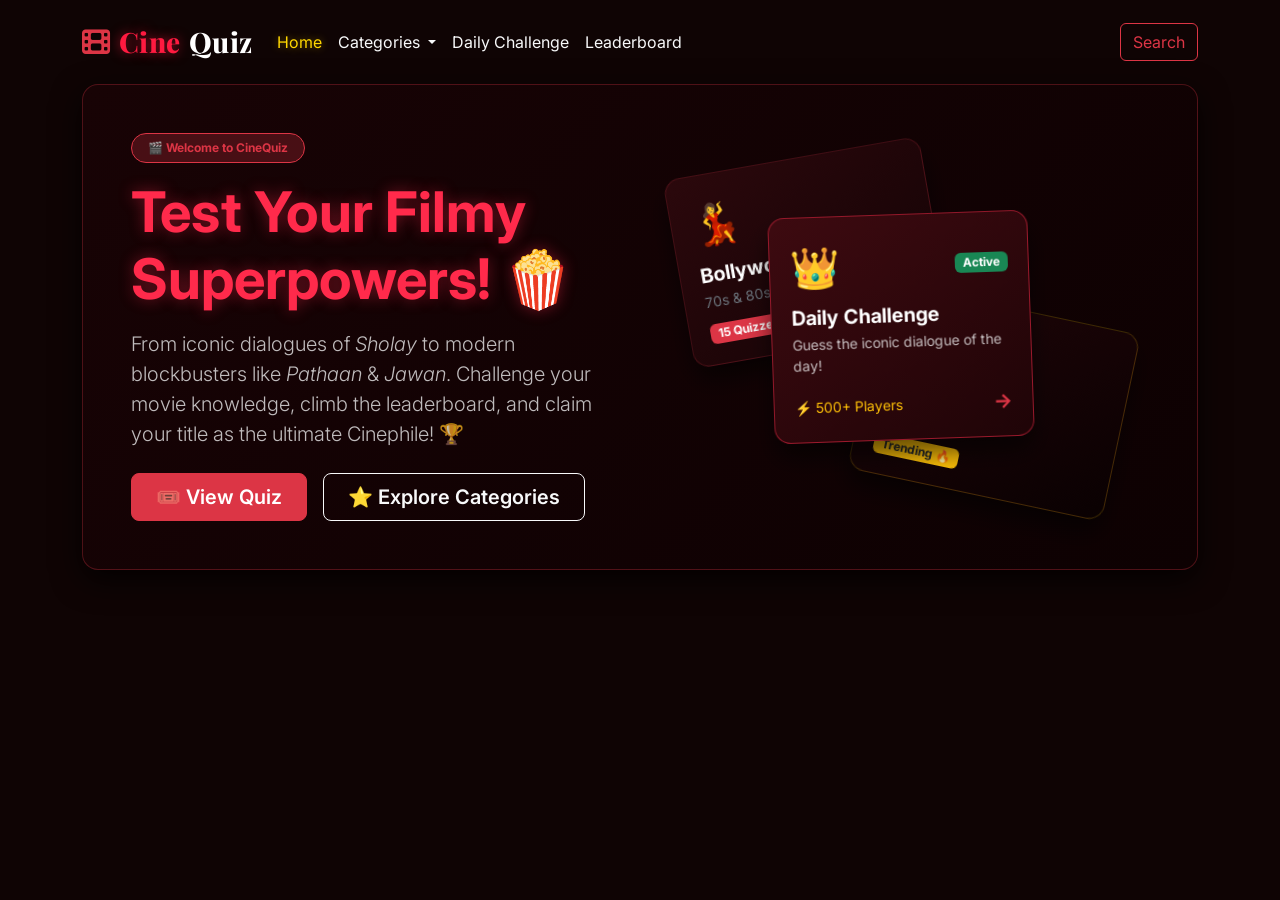
==== index.html @ 08b8d217 "Add files via upload" ====
<!DOCTYPE html>
<html lang="en">

<head>
    <meta charset="UTF-8">
    <meta name="viewport" content="width=device-width, initial-scale=1.0">
    <title>CineQuiz - Ultimate Cinema Trivia</title>
    <!-- Bootstrap 5 CSS -->
    <link href="https://cdn.jsdelivr.net/npm/bootstrap@5.3.2/dist/css/bootstrap.min.css" rel="stylesheet">
    <!-- FontAwesome Icons -->
    <link rel="stylesheet" href="https://cdnjs.cloudflare.com/ajax/libs/font-awesome/6.4.2/css/all.min.css">
    <!-- Google Fonts -->
    <link rel="preconnect" href="https://fonts.googleapis.com">
    <link rel="preconnect" href="https://fonts.gstatic.com" crossorigin>
    <link
        href="https://fonts.googleapis.com/css2?family=Inter:wght@300;400;500;600;700;800&family=Playfair+Display:ital,wght@0,600;0,800;1,600&display=swap"
        rel="stylesheet">
    <!-- coustom css  -->
    <link rel="stylesheet" href="./css/style.css">
</head>

<body>
    <header>
        <nav class="navbar navbar-expand-lg navbar-dark sticky-top navbar-blur py-3">
            <div class="container">
                <a class="navbar-brand d-flex align-items-center gap-2" href="#">
                    <i class="fa-solid fa-film text-danger"></i>
                    <span>Cine</span>Quiz
                </a>
                <button class="navbar-toggler border-0" type="button" data-bs-toggle="collapse"
                    data-bs-target="#navbarContent">
                    <span class="navbar-toggler-icon"></span>
                </button>

                <div class="collapse navbar-collapse" id="navbarSupportedContent">
                    <ul class="navbar-nav me-auto mb-2 mb-lg-0">
                        <li class="nav-item">
                            <a class="nav-link active" aria-current="page" href="#">Home</a>
                        </li>
                        <li class="nav-item dropdown">
                            <a class="nav-link dropdown-toggle" href="#" role="button" data-bs-toggle="dropdown"
                                aria-expanded="false">
                                Categories
                            </a>
                            <ul class="dropdown-menu dropdown-menu-dark bg-dark border-danger">
                                <li><a class="dropdown-item" href="#categories"><i
                                            class="fa-solid fa-masks-theater me-2 text-warning"></i>Bollywood
                                        Classics</a>
                                </li>
                                <li><a class="dropdown-item" href="#categories"><i
                                            class="fa-solid fa-compact-disc me-2 text-danger"></i>90s Nostalgia</a></li>
                                <li><a class="dropdown-item" href="#categories"><i
                                            class="fa-solid fa-fire me-2 text-warning"></i>Blockbusters & Action</a>
                                </li>
                                <li><a class="dropdown-item" href="#categories"><i
                                            class="fa-solid fa-user-ninja me-2 text-info"></i>Actors & Actresses</a>
                                </li>
                                <li><a class="dropdown-item" href="#categories"><i
                                            class="fa-solid fa-music me-2 text-success"></i>Music & Lyrics</a></li>
                            </ul>
                        </li>
                        <li class="nav-item">
                            <a class="nav-link" href="#quiz-widget">Daily Challenge</a>
                        </li>
                        <li class="nav-item">
                            <a class="nav-link" href="#leaderboard">Leaderboard</a>
                        </li>
                    </ul>
                    <form class="d-flex" role="search">
                        <button class="btn btn-outline-danger" type="submit">Search</button>
                    </form>
                </div>
            </div>
        </nav>
    </header>
    <main>
        <section class="hero-section">
            <div class="container">
                <!-- Main Hero Card Container -->
                <div class="hero-main-card rounded-4 p-4 p-lg-5">
                    <div class="row align-items-center">

                        <!-- Left Side Text Section -->
                        <div class="col-lg-6 mb-5 mb-lg-0">
                            <span
                                class="badge bg-danger bg-opacity-25 text-danger border border-danger px-3 py-2 rounded-pill mb-3">
                                🎬 Welcome to CineQuiz
                            </span>
                            <h1 class="display-4 fw-bold glow-title mb-3">
                                Test Your Filmy Superpowers! 🍿
                            </h1>
                            <p class="lead text-light opacity-75 mb-4">
                                From iconic dialogues of <em>Sholay</em> to modern blockbusters like <em>Pathaan</em> &
                                <em>Jawan</em>. Challenge your movie knowledge, climb the leaderboard, and claim your
                                title as the ultimate Cinephile! 🏆
                            </p>
                            <div class="d-flex gap-3">
                                <button class="btn btn-danger btn-lg px-4 rounded-3 fw-semibold">
                                    🎟️ View Quiz
                                </button>
                                <button class="btn btn-outline-light btn-lg px-4 rounded-3 fw-semibold">
                                    ⭐ Explore Categories
                                </button>
                            </div>
                        </div>

                        <!-- Right Side Absolute Overlapping Cards Section -->
                        <div class="col-lg-6">
                            <div class="cards-stack-wrapper">

                                <!-- Card 1 (Back Left) -->
                                <div class="stacked-card card-back-left">
                                    <div class="fs-1 mb-2">💃</div>
                                    <h5 class="fw-bold text-white mb-1">Bollywood Retro</h5>
                                    <p class="small text-secondary mb-2">70s & 80s Classics</p>
                                    <span class="badge bg-danger text-white">15 Quizzes</span>
                                </div>

                                <!-- Card 2 (Back Right) -->
                                <div class="stacked-card card-back-right">
                                    <div class="fs-1 mb-2">🍿</div>
                                    <h5 class="fw-bold text-white mb-1">Blockbusters</h5>
                                    <p class="small text-secondary mb-2">100 Crore Club</p>
                                    <span class="badge bg-warning text-dark">Trending 🔥</span>
                                </div>

                                <!-- Card 3 (Center Main) -->
                                <div class="stacked-card card-center">
                                    <div class="d-flex justify-content-between align-items-center mb-2">
                                        <span class="fs-1">👑</span>
                                        <span class="badge bg-success">Active</span>
                                    </div>
                                    <h5 class="fw-bold text-white mb-1">Daily Challenge</h5>
                                    <p class="small text-light opacity-75 mb-3">Guess the iconic dialogue of the day!
                                    </p>
                                    <div class="d-flex justify-content-between align-items-center">
                                        <small class="text-warning">⚡ 500+ Players</small>
                                        <span class="text-danger fw-bold fs-5">→</span>
                                    </div>
                                </div>

                            </div>
                        </div>

                    </div>
                </div>
            </div>
        </section>
        <section class="catogary" id="catogary-card">
            
        </section>
    </main>
    <!-- coustom javascript  -->
    <script src="./js/data.js"></script>
    <script src="./js/quiz.js"></script>
    <script src="https://cdn.jsdelivr.net/npm/bootstrap@5.3.8/dist/js/bootstrap.bundle.min.js"></script>
</body>

</html>
---- css/style.css ----
:root {
    --bg-dark: #0f0404;
    --bg-card: #180909;
    --bg-card-hover: #260e0e;
    --crimson-primary: #b51d1d;
    --crimson-glow: #ff1a40;
    --gold-accent: #ffd700;
    --gold-subtle: #d4af37;
    --text-main: #f8f9fa;
    --text-muted: #b0a0a0;
    --border-glow: rgba(255, 26, 64, 0.25);
    --font-heading: 'Playfair Display', serif;
    --font-body: 'Inter', sans-serif;
}

body {
    background-color: var(--bg-dark);
    color: var(--text-main);
    font-family: var(--font-body);
    overflow-x: hidden;
    scroll-behavior: smooth;
}

.navbar-brand {
    font-family: var(--font-heading);
    font-weight: 800;
    font-size: 1.75rem;
    color: #fff;
    letter-spacing: 0.5px;
}

.navbar-brand span {
    color: var(--crimson-glow);
    text-shadow: 0 0 12px rgba(255, 26, 64, 0.6);
}

.navbar-nav .nav-link.active {
    color: var(--gold-accent);
    text-shadow: 0 0 8px rgba(255, 215, 0, 0.4);
}

.nav-link {
    color: var(--text-main);
}

.nav-link:hover {
    color: var(--gold-accent)
}

.nav-link.dropdown-toggle.show {
    color: var(--gold-accent);
}

.card-title {
    font-size: 3.5rem;
    font-weight: 800;
    color: var(--text-muted);
    text-shadow: 0 10px 30px rgba(0, 0, 0, 0.8);
}

.fram {
    width: 100px;
}

.hero-main-card {
    background: linear-gradient(135deg, #180305 0%, #0d0102 100%);
    border: 1px solid rgba(220, 53, 69, 0.3);
    box-shadow: 0 10px 30px rgba(0, 0, 0, 0.8);
}

.cards-stack-wrapper {
    position: relative;
    height: 380px;
    width: 100%;
    display: flex;
    align-items: center;
    justify-content: center;
}

.stacked-card {
    position: absolute;
    width: 260px;
    border-radius: 16px;
    padding: 20px;
    background: rgba(25, 6, 8, 0.85);
    backdrop-filter: blur(12px);
    border: 1px solid rgba(255, 255, 255, 0.1);
    box-shadow: 0 15px 25px rgba(0, 0, 0, 0.6);
    transition: all 0.4s ease;
}

.stacked-card:hover {
    transform: translateY(-10px) scale(1.05);
    z-index: 10;
    border-color: #ff2a4b;
    box-shadow: 0 20px 35px rgba(220, 53, 69, 0.4);
}

.card-back-left {
    top: 20px;
    left: 5%;
    transform: rotate(-10deg);
    z-index: 1;
    background: linear-gradient(145deg, #2b080c, #140305);
    border-color: rgba(220, 53, 69, 0.2);
}

.card-back-right {
    bottom: 20px;
    right: 5%;
    transform: rotate(12deg);
    z-index: 2;
    background: linear-gradient(145deg, #1f0508, #0a0102);
    border-color: rgba(255, 193, 7, 0.2);
}

.card-center {
    top: 50%;
    left: 50%;
    transform: translate(-50%, -50%) rotate(-2deg);
    z-index: 3;
    background: linear-gradient(145deg, #3d0a10, #1f0407);
    border: 1px solid rgba(255, 42, 75, 0.5);
}

.glow-title {
    color: #ff2a4b;
    text-shadow: 0 0 15px rgba(255, 42, 75, 0.4);
}
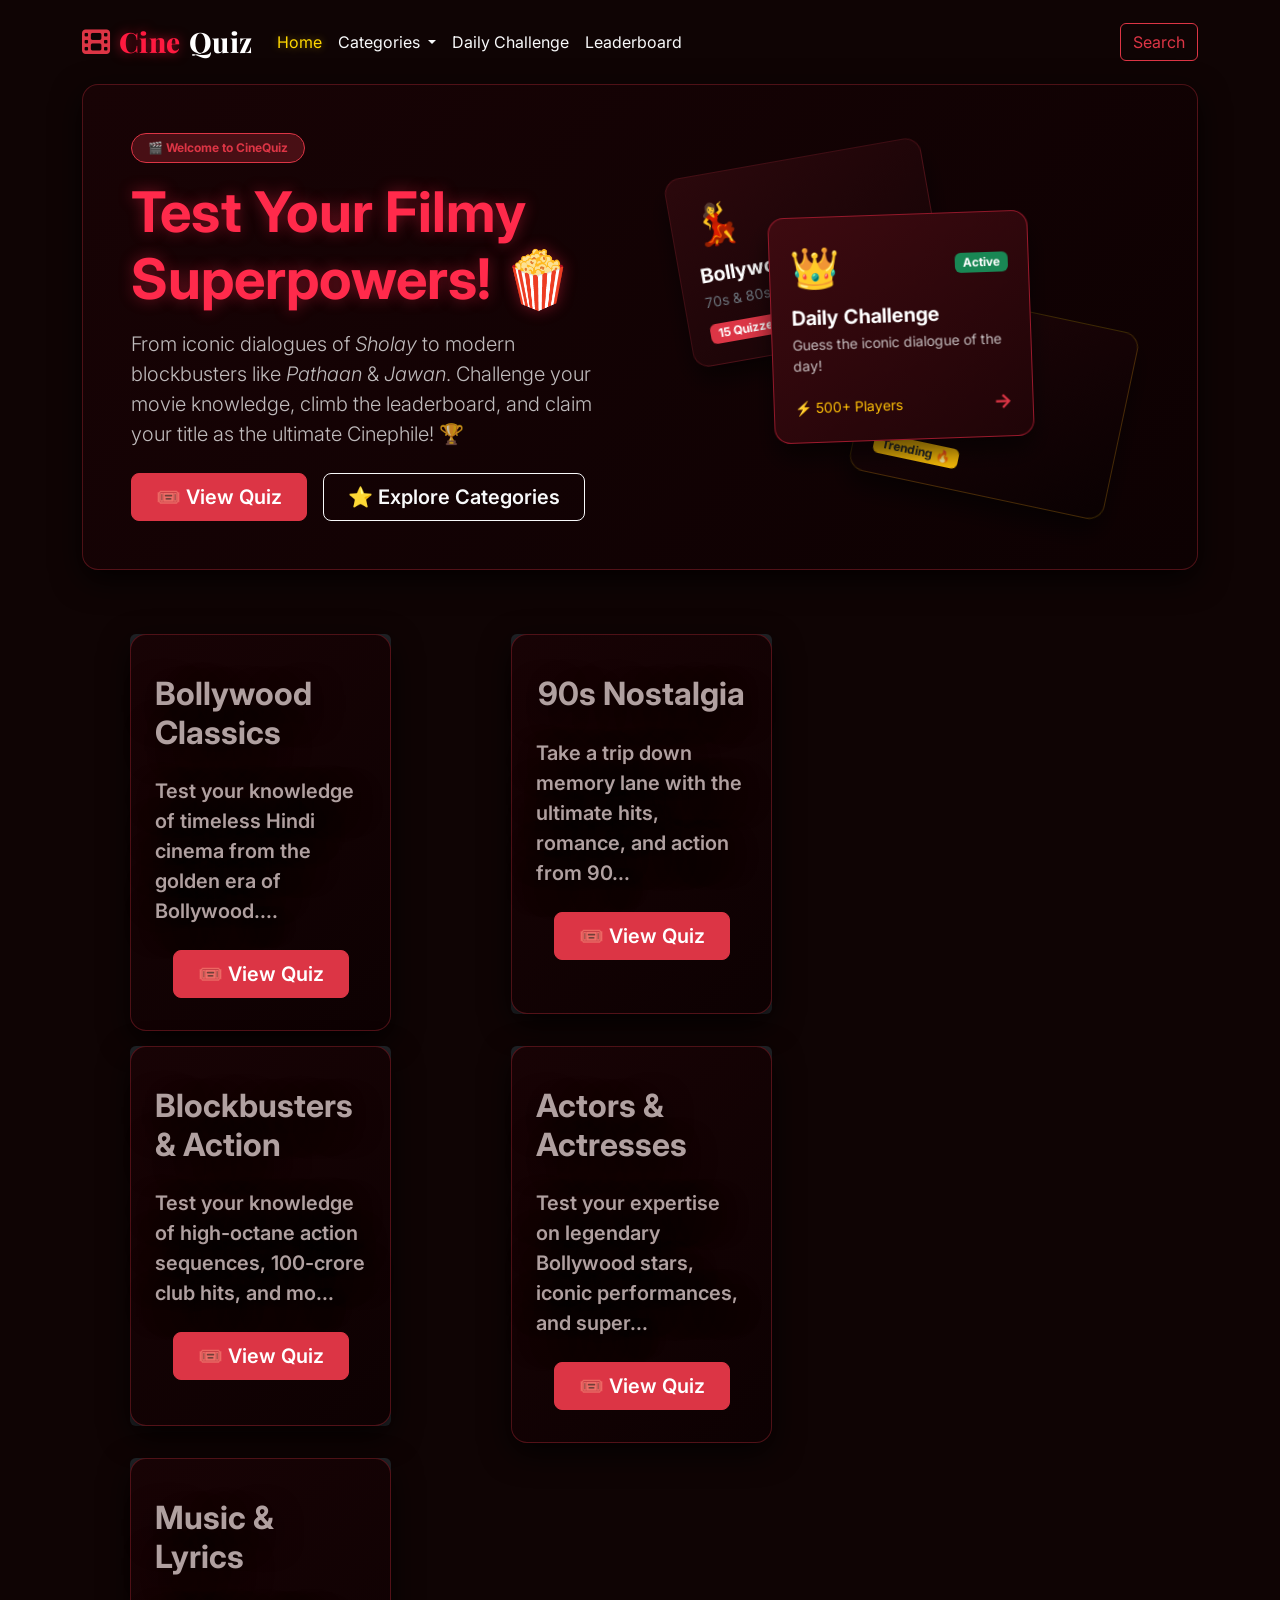
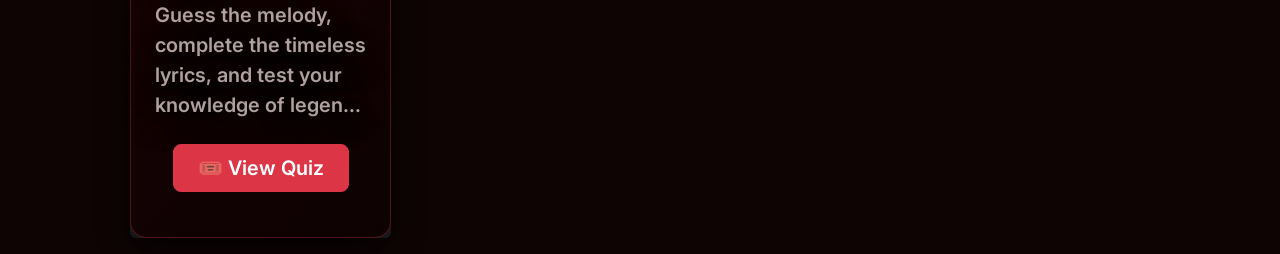
==== commit e301db2b: "Add files via upload" ====
--- a/index.html
+++ b/index.html
@@ -5,17 +5,11 @@
     <meta charset="UTF-8">
     <meta name="viewport" content="width=device-width, initial-scale=1.0">
     <title>CineQuiz - Ultimate Cinema Trivia</title>
-    <!-- Bootstrap 5 CSS -->
     <link href="https://cdn.jsdelivr.net/npm/bootstrap@5.3.2/dist/css/bootstrap.min.css" rel="stylesheet">
-    <!-- FontAwesome Icons -->
     <link rel="stylesheet" href="https://cdnjs.cloudflare.com/ajax/libs/font-awesome/6.4.2/css/all.min.css">
-    <!-- Google Fonts -->
     <link rel="preconnect" href="https://fonts.googleapis.com">
     <link rel="preconnect" href="https://fonts.gstatic.com" crossorigin>
-    <link
-        href="https://fonts.googleapis.com/css2?family=Inter:wght@300;400;500;600;700;800&family=Playfair+Display:ital,wght@0,600;0,800;1,600&display=swap"
-        rel="stylesheet">
-    <!-- coustom css  -->
+    <link href="https://fonts.googleapis.com/css2?family=Inter:wght@300;400;500;600;700;800&family=Playfair+Display:ital,wght@0,600;0,800;1,600&display=swap" rel="stylesheet">
     <link rel="stylesheet" href="./css/style.css">
 </head>
 
@@ -27,8 +21,7 @@
                     <i class="fa-solid fa-film text-danger"></i>
                     <span>Cine</span>Quiz
                 </a>
-                <button class="navbar-toggler border-0" type="button" data-bs-toggle="collapse"
-                    data-bs-target="#navbarContent">
+                <button class="navbar-toggler border-0" type="button" data-bs-toggle="collapse" data-bs-target="#navbarSupportedContent">
                     <span class="navbar-toggler-icon"></span>
                 </button>
 
@@ -38,25 +31,15 @@
                             <a class="nav-link active" aria-current="page" href="#">Home</a>
                         </li>
                         <li class="nav-item dropdown">
-                            <a class="nav-link dropdown-toggle" href="#" role="button" data-bs-toggle="dropdown"
-                                aria-expanded="false">
+                            <a class="nav-link dropdown-toggle" href="#" role="button" data-bs-toggle="dropdown" aria-expanded="false">
                                 Categories
                             </a>
                             <ul class="dropdown-menu dropdown-menu-dark bg-dark border-danger">
-                                <li><a class="dropdown-item" href="#categories"><i
-                                            class="fa-solid fa-masks-theater me-2 text-warning"></i>Bollywood
-                                        Classics</a>
-                                </li>
-                                <li><a class="dropdown-item" href="#categories"><i
-                                            class="fa-solid fa-compact-disc me-2 text-danger"></i>90s Nostalgia</a></li>
-                                <li><a class="dropdown-item" href="#categories"><i
-                                            class="fa-solid fa-fire me-2 text-warning"></i>Blockbusters & Action</a>
-                                </li>
-                                <li><a class="dropdown-item" href="#categories"><i
-                                            class="fa-solid fa-user-ninja me-2 text-info"></i>Actors & Actresses</a>
-                                </li>
-                                <li><a class="dropdown-item" href="#categories"><i
-                                            class="fa-solid fa-music me-2 text-success"></i>Music & Lyrics</a></li>
+                                <li><a class="dropdown-item" href="#categories"><i class="fa-solid fa-masks-theater me-2 text-warning"></i>Bollywood Classics</a></li>
+                                <li><a class="dropdown-item" href="#categories"><i class="fa-solid fa-compact-disc me-2 text-danger"></i>90s Nostalgia</a></li>
+                                <li><a class="dropdown-item" href="#categories"><i class="fa-solid fa-fire me-2 text-warning"></i>Blockbusters & Action</a></li>
+                                <li><a class="dropdown-item" href="#categories"><i class="fa-solid fa-user-ninja me-2 text-info"></i>Actors & Actresses</a></li>
+                                <li><a class="dropdown-item" href="#categories"><i class="fa-solid fa-music me-2 text-success"></i>Music & Lyrics</a></li>
                             </ul>
                         </li>
                         <li class="nav-item">
@@ -73,17 +56,15 @@
             </div>
         </nav>
     </header>
+
     <main>
         <section class="hero-section">
             <div class="container">
-                <!-- Main Hero Card Container -->
                 <div class="hero-main-card rounded-4 p-4 p-lg-5">
-                    <div class="row align-items-center">
+                    <div class="row align-items-center">    
 
-                        <!-- Left Side Text Section -->
                         <div class="col-lg-6 mb-5 mb-lg-0">
-                            <span
-                                class="badge bg-danger bg-opacity-25 text-danger border border-danger px-3 py-2 rounded-pill mb-3">
+                            <span class="badge bg-danger bg-opacity-25 text-danger border border-danger px-3 py-2 rounded-pill mb-3">
                                 🎬 Welcome to CineQuiz
                             </span>
                             <h1 class="display-4 fw-bold glow-title mb-3">
@@ -104,11 +85,9 @@
                             </div>
                         </div>
 
-                        <!-- Right Side Absolute Overlapping Cards Section -->
                         <div class="col-lg-6">
                             <div class="cards-stack-wrapper">
 
-                                <!-- Card 1 (Back Left) -->
                                 <div class="stacked-card card-back-left">
                                     <div class="fs-1 mb-2">💃</div>
                                     <h5 class="fw-bold text-white mb-1">Bollywood Retro</h5>
@@ -116,7 +95,6 @@
                                     <span class="badge bg-danger text-white">15 Quizzes</span>
                                 </div>
 
-                                <!-- Card 2 (Back Right) -->
                                 <div class="stacked-card card-back-right">
                                     <div class="fs-1 mb-2">🍿</div>
                                     <h5 class="fw-bold text-white mb-1">Blockbusters</h5>
@@ -124,15 +102,13 @@
                                     <span class="badge bg-warning text-dark">Trending 🔥</span>
                                 </div>
 
-                                <!-- Card 3 (Center Main) -->
                                 <div class="stacked-card card-center">
                                     <div class="d-flex justify-content-between align-items-center mb-2">
                                         <span class="fs-1">👑</span>
                                         <span class="badge bg-success">Active</span>
                                     </div>
                                     <h5 class="fw-bold text-white mb-1">Daily Challenge</h5>
-                                    <p class="small text-light opacity-75 mb-3">Guess the iconic dialogue of the day!
-                                    </p>
+                                    <p class="small text-light opacity-75 mb-3">Guess the iconic dialogue of the day!</p>
                                     <div class="d-flex justify-content-between align-items-center">
                                         <small class="text-warning">⚡ 500+ Players</small>
                                         <span class="text-danger fw-bold fs-5">→</span>
@@ -146,11 +122,14 @@
                 </div>
             </div>
         </section>
-        <section class="catogary" id="catogary-card">
-            
+        <section class="catogary">
+            <div class="container mt-5">
+                <div class="row" id="category-card">
+                </div>
+            </div>
         </section>
     </main>
-    <!-- coustom javascript  -->
+
     <script src="./js/data.js"></script>
     <script src="./js/quiz.js"></script>
     <script src="https://cdn.jsdelivr.net/npm/bootstrap@5.3.8/dist/js/bootstrap.bundle.min.js"></script>
--- a/css/style.css
+++ b/css/style.css
@@ -86,7 +86,7 @@
     backdrop-filter: blur(12px);
     border: 1px solid rgba(255, 255, 255, 0.1);
     box-shadow: 0 15px 25px rgba(0, 0, 0, 0.6);
-    transition: all 0.4s ease;
+    transition: all 1s ease;
 }
 
 .stacked-card:hover {
@@ -126,4 +126,11 @@
 .glow-title {
     color: #ff2a4b;
     text-shadow: 0 0 15px rgba(255, 42, 75, 0.4);
+}
+.card{
+    transition: all 0.5s ease;
+}
+.card:hover{
+    transform: rotate(-2deg) translateY(-10px) scale(1.05);
+    box-shadow: 0 20px 35px rgba(220, 53, 69, 0.4);
 }
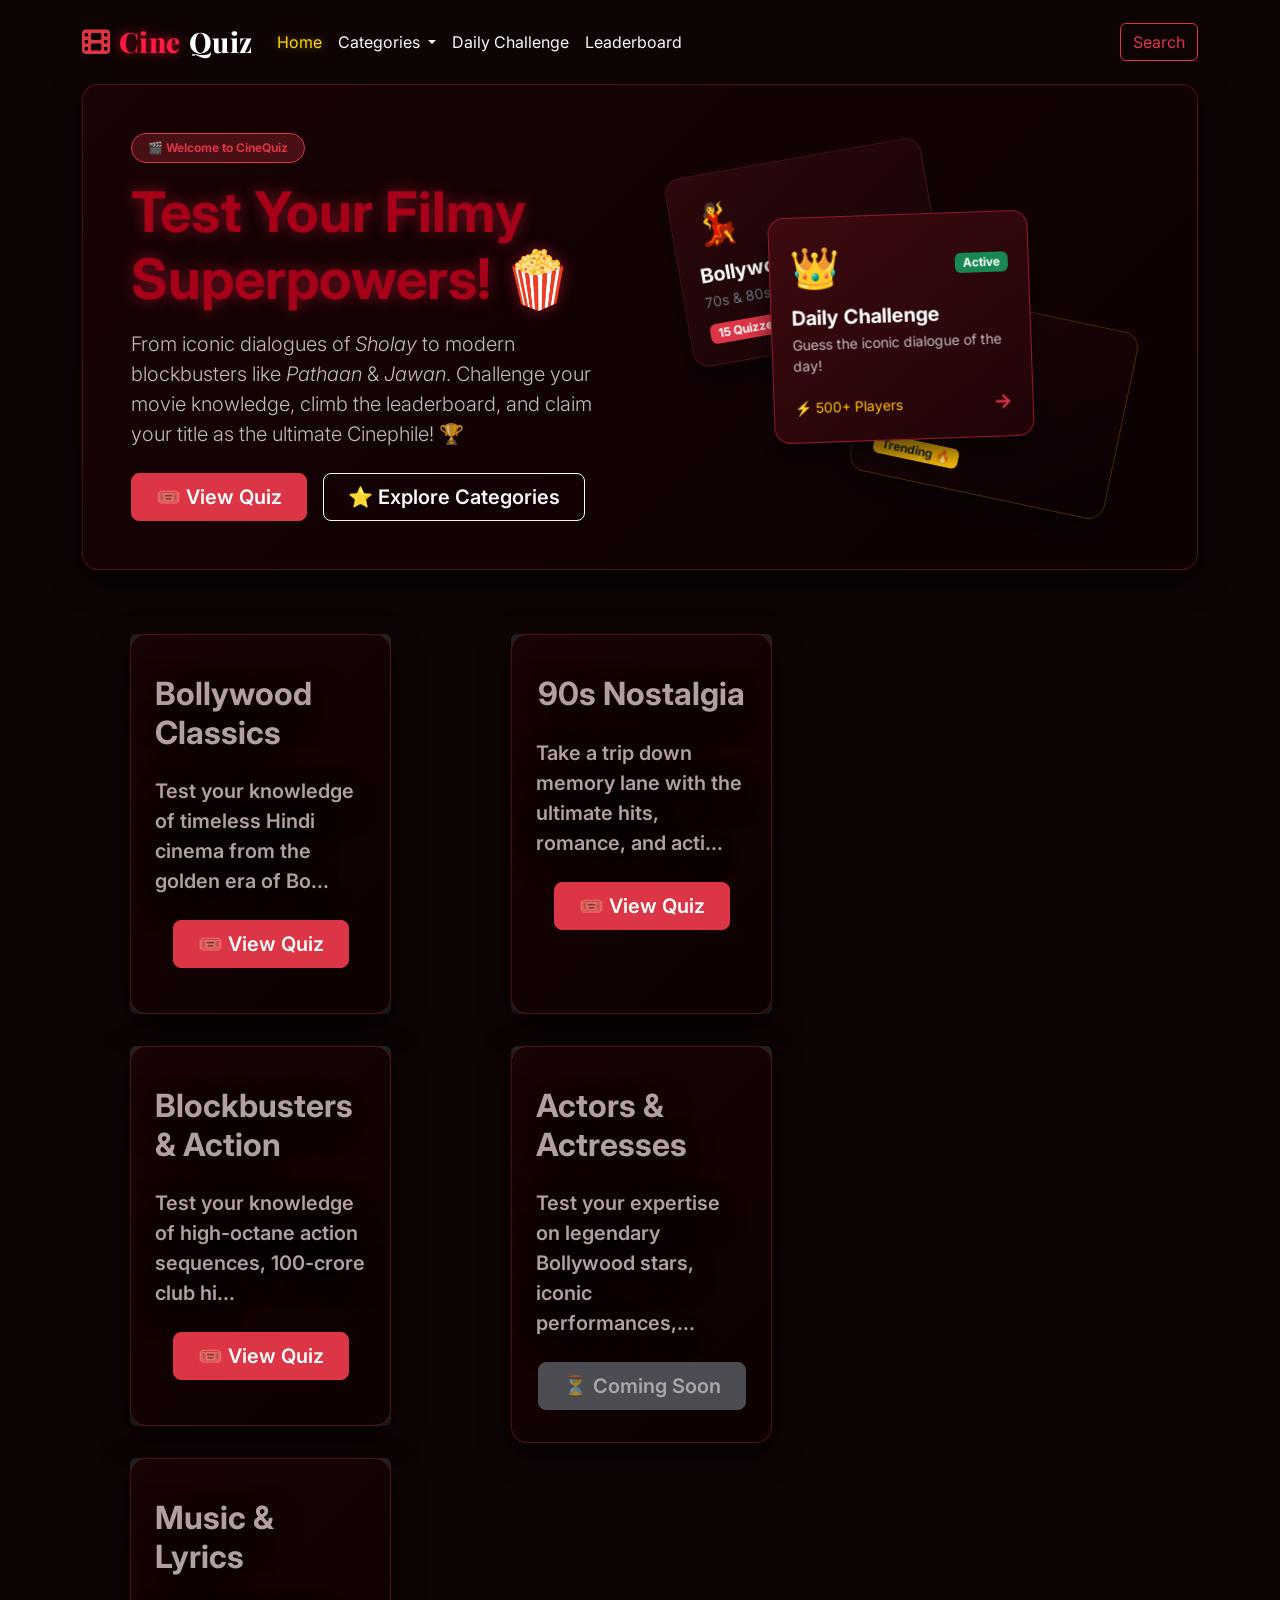
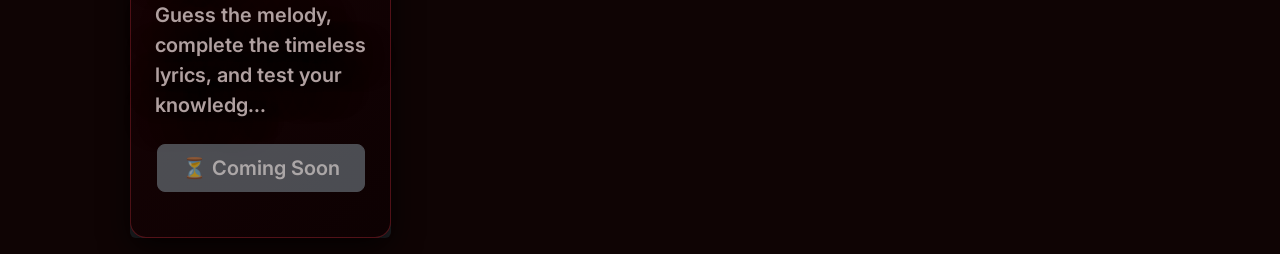
==== commit 8820213a: "Add files via upload" ====
--- a/index.html
+++ b/index.html
@@ -132,6 +132,7 @@
 
     <script src="./js/data.js"></script>
     <script src="./js/quiz.js"></script>
+    <script src="./js/play.js"></script>
     <script src="https://cdn.jsdelivr.net/npm/bootstrap@5.3.8/dist/js/bootstrap.bundle.min.js"></script>
 </body>
 
--- a/css/style.css
+++ b/css/style.css
@@ -124,13 +124,28 @@
 }
 
 .glow-title {
-    color: #ff2a4b;
+    color: #a70019;
     text-shadow: 0 0 15px rgba(255, 42, 75, 0.4);
 }
-.card{
+
+.card {
     transition: all 0.5s ease;
 }
-.card:hover{
+
+.card:hover {
     transform: rotate(-2deg) translateY(-10px) scale(1.05);
     box-shadow: 0 20px 35px rgba(220, 53, 69, 0.4);
+}
+
+.quizheader {
+    box-shadow: 0 5px 40px rgba(220, 53, 69, 0.4);
+}
+
+.progress,
+.progress-stacked {
+    background-color: #4D4D4D;
+}
+
+.progress-bar {
+    background-color: #E53945;
 }
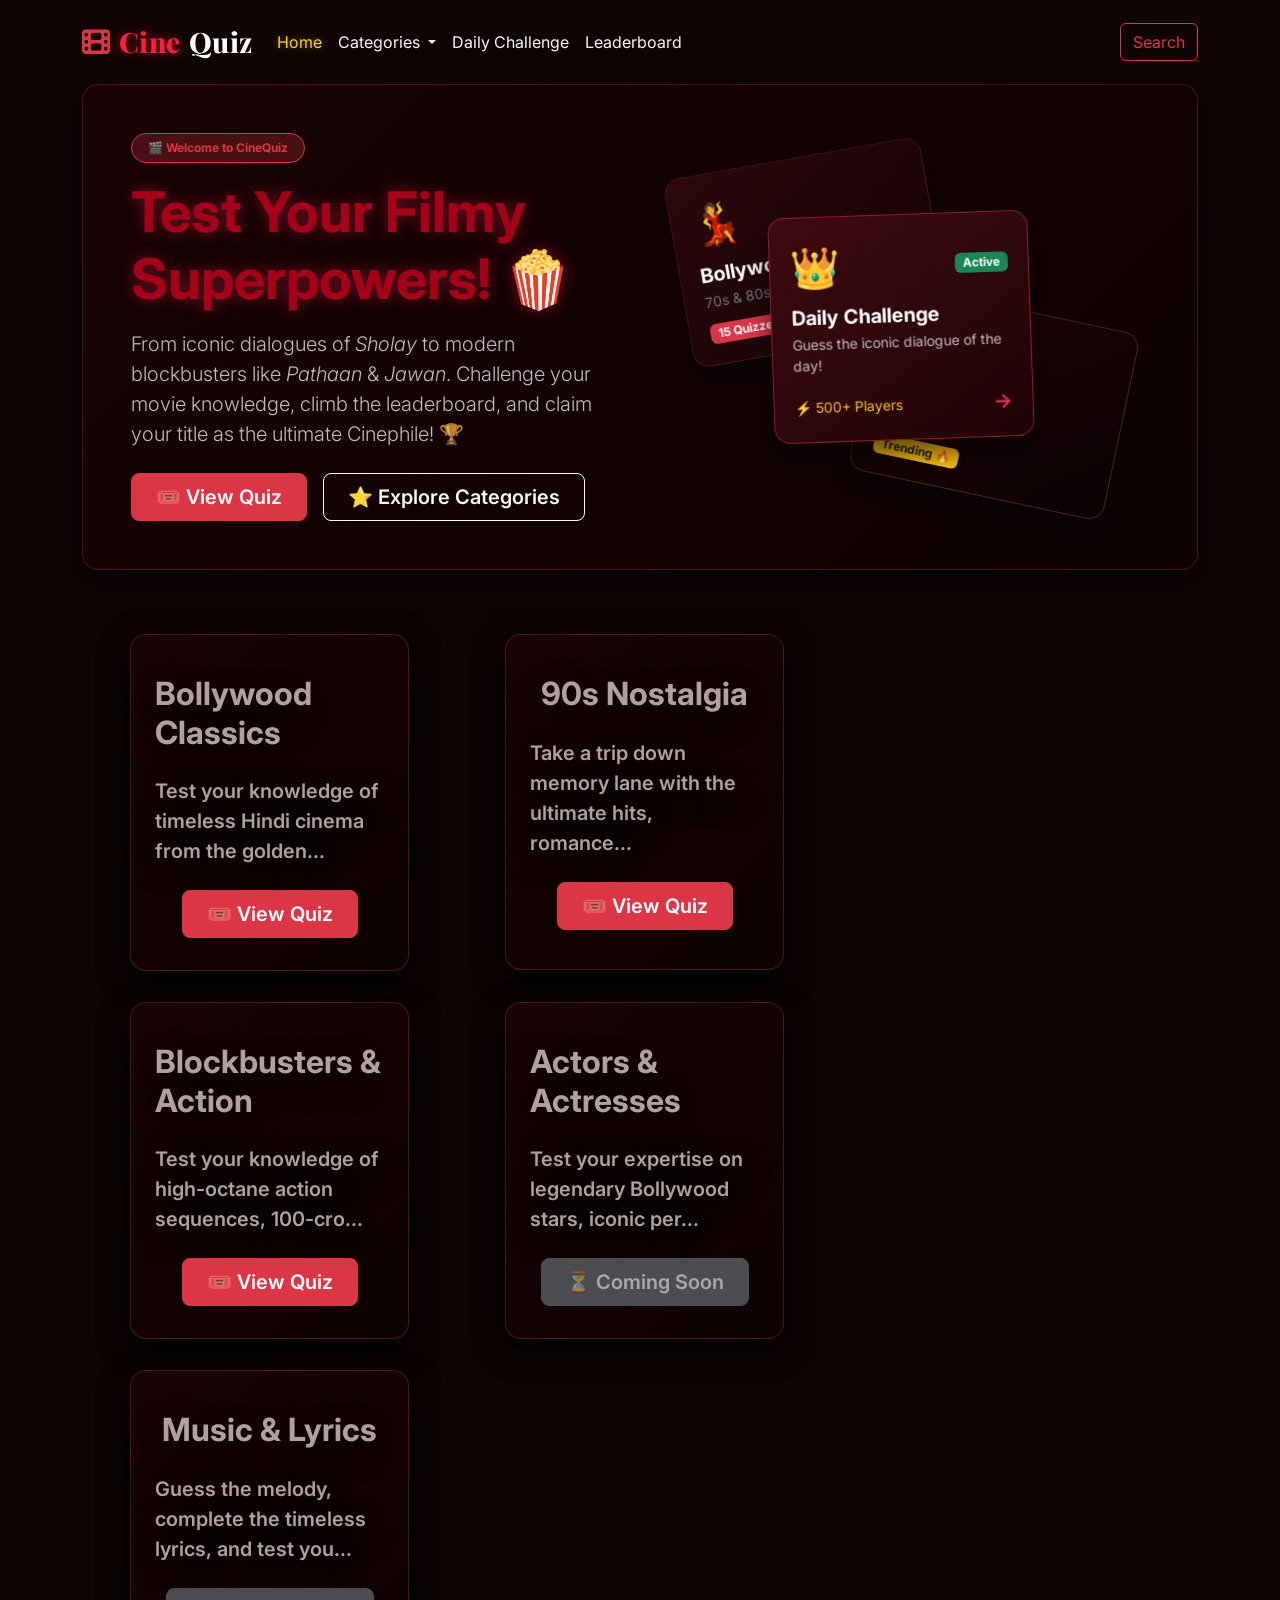
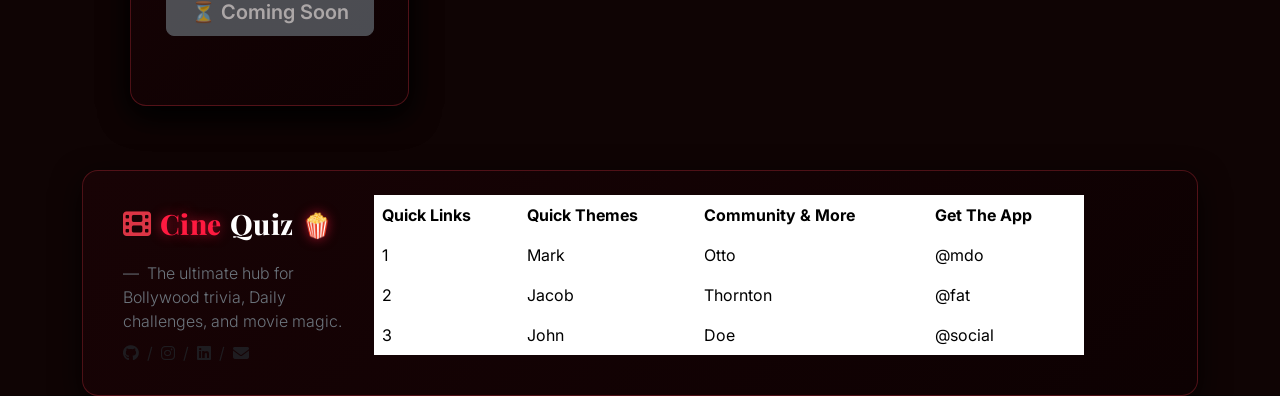
==== commit 4d50b696: "Add files via upload" ====
--- a/index.html
+++ b/index.html
@@ -9,7 +9,9 @@
     <link rel="stylesheet" href="https://cdnjs.cloudflare.com/ajax/libs/font-awesome/6.4.2/css/all.min.css">
     <link rel="preconnect" href="https://fonts.googleapis.com">
     <link rel="preconnect" href="https://fonts.gstatic.com" crossorigin>
-    <link href="https://fonts.googleapis.com/css2?family=Inter:wght@300;400;500;600;700;800&family=Playfair+Display:ital,wght@0,600;0,800;1,600&display=swap" rel="stylesheet">
+    <link
+        href="https://fonts.googleapis.com/css2?family=Inter:wght@300;400;500;600;700;800&family=Playfair+Display:ital,wght@0,600;0,800;1,600&display=swap"
+        rel="stylesheet">
     <link rel="stylesheet" href="./css/style.css">
 </head>
 
@@ -21,7 +23,8 @@
                     <i class="fa-solid fa-film text-danger"></i>
                     <span>Cine</span>Quiz
                 </a>
-                <button class="navbar-toggler border-0" type="button" data-bs-toggle="collapse" data-bs-target="#navbarSupportedContent">
+                <button class="navbar-toggler border-0" type="button" data-bs-toggle="collapse"
+                    data-bs-target="#navbarSupportedContent">
                     <span class="navbar-toggler-icon"></span>
                 </button>
 
@@ -31,15 +34,24 @@
                             <a class="nav-link active" aria-current="page" href="#">Home</a>
                         </li>
                         <li class="nav-item dropdown">
-                            <a class="nav-link dropdown-toggle" href="#" role="button" data-bs-toggle="dropdown" aria-expanded="false">
+                            <a class="nav-link dropdown-toggle" href="#" role="button" data-bs-toggle="dropdown"
+                                aria-expanded="false">
                                 Categories
                             </a>
                             <ul class="dropdown-menu dropdown-menu-dark bg-dark border-danger">
-                                <li><a class="dropdown-item" href="#categories"><i class="fa-solid fa-masks-theater me-2 text-warning"></i>Bollywood Classics</a></li>
-                                <li><a class="dropdown-item" href="#categories"><i class="fa-solid fa-compact-disc me-2 text-danger"></i>90s Nostalgia</a></li>
-                                <li><a class="dropdown-item" href="#categories"><i class="fa-solid fa-fire me-2 text-warning"></i>Blockbusters & Action</a></li>
-                                <li><a class="dropdown-item" href="#categories"><i class="fa-solid fa-user-ninja me-2 text-info"></i>Actors & Actresses</a></li>
-                                <li><a class="dropdown-item" href="#categories"><i class="fa-solid fa-music me-2 text-success"></i>Music & Lyrics</a></li>
+                                <li><a class="dropdown-item" href="#categories"><i
+                                            class="fa-solid fa-masks-theater me-2 text-warning"></i>Bollywood
+                                        Classics</a></li>
+                                <li><a class="dropdown-item" href="#categories"><i
+                                            class="fa-solid fa-compact-disc me-2 text-danger"></i>90s Nostalgia</a></li>
+                                <li><a class="dropdown-item" href="#categories"><i
+                                            class="fa-solid fa-fire me-2 text-warning"></i>Blockbusters & Action</a>
+                                </li>
+                                <li><a class="dropdown-item" href="#categories"><i
+                                            class="fa-solid fa-user-ninja me-2 text-info"></i>Actors & Actresses</a>
+                                </li>
+                                <li><a class="dropdown-item" href="#categories"><i
+                                            class="fa-solid fa-music me-2 text-success"></i>Music & Lyrics</a></li>
                             </ul>
                         </li>
                         <li class="nav-item">
@@ -61,10 +73,11 @@
         <section class="hero-section">
             <div class="container">
                 <div class="hero-main-card rounded-4 p-4 p-lg-5">
-                    <div class="row align-items-center">    
+                    <div class="row align-items-center">
 
                         <div class="col-lg-6 mb-5 mb-lg-0">
-                            <span class="badge bg-danger bg-opacity-25 text-danger border border-danger px-3 py-2 rounded-pill mb-3">
+                            <span
+                                class="badge bg-danger bg-opacity-25 text-danger border border-danger px-3 py-2 rounded-pill mb-3">
                                 🎬 Welcome to CineQuiz
                             </span>
                             <h1 class="display-4 fw-bold glow-title mb-3">
@@ -76,9 +89,9 @@
                                 title as the ultimate Cinephile! 🏆
                             </p>
                             <div class="d-flex gap-3">
-                                <button class="btn btn-danger btn-lg px-4 rounded-3 fw-semibold">
+                                <a href="#categories" class="btn btn-danger btn-lg px-4 rounded-3 fw-semibold">
                                     🎟️ View Quiz
-                                </button>
+                                </a>
                                 <button class="btn btn-outline-light btn-lg px-4 rounded-3 fw-semibold">
                                     ⭐ Explore Categories
                                 </button>
@@ -108,7 +121,8 @@
                                         <span class="badge bg-success">Active</span>
                                     </div>
                                     <h5 class="fw-bold text-white mb-1">Daily Challenge</h5>
-                                    <p class="small text-light opacity-75 mb-3">Guess the iconic dialogue of the day!</p>
+                                    <p class="small text-light opacity-75 mb-3">Guess the iconic dialogue of the day!
+                                    </p>
                                     <div class="d-flex justify-content-between align-items-center">
                                         <small class="text-warning">⚡ 500+ Players</small>
                                         <span class="text-danger fw-bold fs-5">→</span>
@@ -122,13 +136,74 @@
                 </div>
             </div>
         </section>
-        <section class="catogary">
-            <div class="container mt-5">
-                <div class="row" id="category-card">
-                </div>
+        <section class="categories" id="categories">
+            <div class="container mt-5 d-flex flex-wrap" id="category-card">
             </div>
         </section>
     </main>
+    <footer>
+        <div class="container">
+            <div class="hero-main-card col-12 rounded-4 p-4 mt-5 d-flex flex-wrap">
+                <div class="col-lg-3">
+                    <div class="col-12 px-3 py-2">
+                        <a class="navbar-brand d-flex align-items-center gap-2" href="#">
+                            <i class="fa-solid fa-film text-danger"></i>
+                            <span>Cine</span>Quiz <span class="glow-title fs-4">🍿</span>
+                        </a>
+                    </div>
+                    <figcaption class="fs-6 px-3 my-2 font-awesome blockquote-footer lead">
+                        The ultimate hub for Bollywood trivia, Daily challenges, and movie magic.
+                    </figcaption>
+                    <nav aria-label="breadcrumb mx-5">
+                        <ol class="breadcrumb mx-3 my-1">
+                            <li class="breadcrumb-item"><a href="#" class="text-decoration-none text-muted"><i
+                                        class="fa-brands fa-github"></i></a></li>
+                            <li class="breadcrumb-item"><a href="#" class="text-decoration-none text-muted"><i
+                                        class="fa-brands fa-instagram"></i></a></li>
+                            <li class="breadcrumb-item"><a href="#" class="text-decoration-none text-muted"><i
+                                        class="fa-brands fa-linkedin"></i></a></li>
+                            <li class="breadcrumb-item"><a href="#" class="text-decoration-none text-muted"><i
+                                        class="fa-solid fa-envelope"></i></a></li>
+                        </ol>
+                    </nav>
+                </div>
+                <div class="col-lg-8">
+                    <div class="table-responsive">
+                        <table class="table table-borderless bg-dark">
+                            <thead>
+                                <tr>
+                                    <th table-borderless>Quick Links</th>
+                                    <th table-borderless>Quick Themes</th>
+                                    <th table-borderless>Community & More</th>
+                                    <th table-borderless>Get The App</th>
+                                </tr>
+                            </thead>
+                            <tbody>
+                                <tr>
+                                    <td>1</td>
+                                    <td>Mark</td>
+                                    <td>Otto</td>
+                                    <td>@mdo</td>
+                                </tr>
+                                <tr>
+                                    <td>2</td>
+                                    <td>Jacob</td>
+                                    <td>Thornton</td>
+                                    <td>@fat</td>
+                                </tr>
+                                <tr>
+                                    <td>3</td>
+                                    <td>John</td>
+                                    <td>Doe</td>
+                                    <td>@social</td>
+                                </tr>
+                            </tbody>
+                        </table>
+                    </div>
+                </div>
+            </div>
+        </div>
+    </footer>
 
     <script src="./js/data.js"></script>
     <script src="./js/quiz.js"></script>
--- a/css/style.css
+++ b/css/style.css
@@ -20,7 +20,7 @@
     overflow-x: hidden;
     scroll-behavior: smooth;
 }
-
+.text-muted{color:var(--text-muted);}
 .navbar-brand {
     font-family: var(--font-heading);
     font-weight: 800;
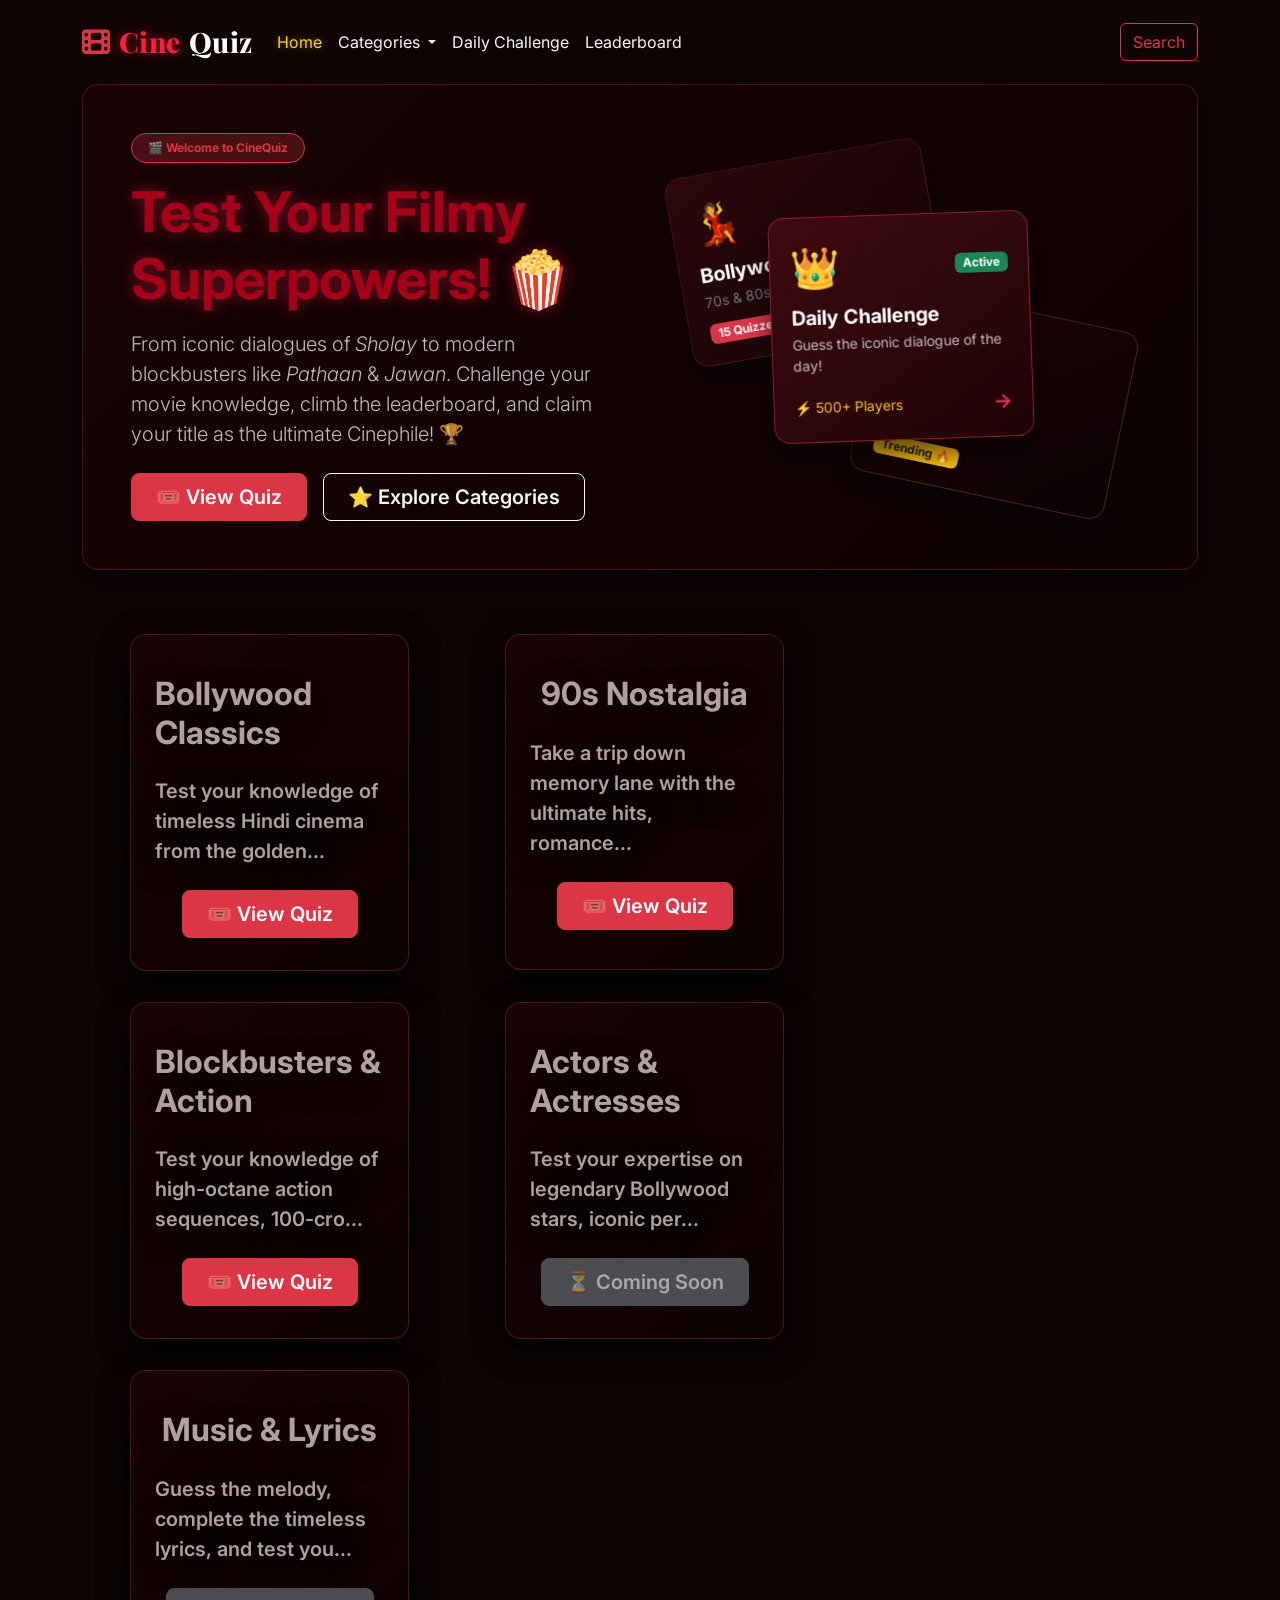
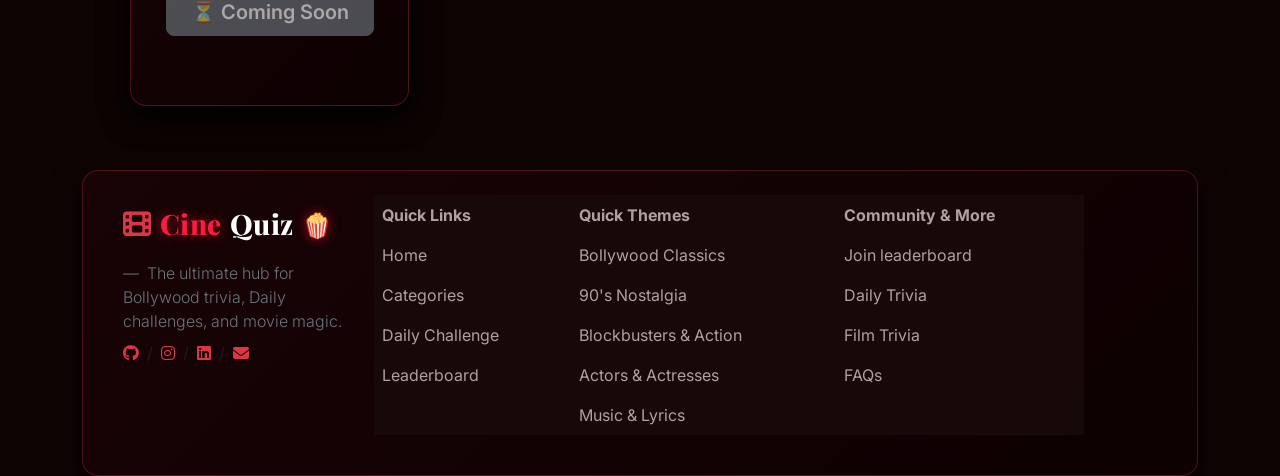
==== commit 6c988d32: "Add files via upload" ====
--- a/index.html
+++ b/index.html
@@ -156,50 +156,56 @@
                     </figcaption>
                     <nav aria-label="breadcrumb mx-5">
                         <ol class="breadcrumb mx-3 my-1">
-                            <li class="breadcrumb-item"><a href="#" class="text-decoration-none text-muted"><i
+                            <li class="breadcrumb-item"><a href="#" class="text-decoration-none text-danger "><i
                                         class="fa-brands fa-github"></i></a></li>
-                            <li class="breadcrumb-item"><a href="#" class="text-decoration-none text-muted"><i
+                            <li class="breadcrumb-item"><a href="#" class="text-decoration-none text-danger "><i
                                         class="fa-brands fa-instagram"></i></a></li>
-                            <li class="breadcrumb-item"><a href="#" class="text-decoration-none text-muted"><i
+                            <li class="breadcrumb-item"><a href="#" class="text-decoration-none text-danger "><i
                                         class="fa-brands fa-linkedin"></i></a></li>
-                            <li class="breadcrumb-item"><a href="#" class="text-decoration-none text-muted"><i
+                            <li class="breadcrumb-item"><a href="#" class="text-decoration-none text-danger "><i
                                         class="fa-solid fa-envelope"></i></a></li>
                         </ol>
                     </nav>
                 </div>
-                <div class="col-lg-8">
-                    <div class="table-responsive">
-                        <table class="table table-borderless bg-dark">
+                <div class="col-lg-8 table-responsive">
+                    
+                        <table class="table table-borderless">
                             <thead>
                                 <tr>
-                                    <th table-borderless>Quick Links</th>
-                                    <th table-borderless>Quick Themes</th>
-                                    <th table-borderless>Community & More</th>
-                                    <th table-borderless>Get The App</th>
+                                    <th>Quick Links</th>
+                                    <th>Quick Themes</th>
+                                    <th>Community & More</th>
                                 </tr>
                             </thead>
                             <tbody>
                                 <tr>
-                                    <td>1</td>
-                                    <td>Mark</td>
-                                    <td>Otto</td>
-                                    <td>@mdo</td>
-                                </tr>
-                                <tr>
-                                    <td>2</td>
-                                    <td>Jacob</td>
-                                    <td>Thornton</td>
-                                    <td>@fat</td>
-                                </tr>
-                                <tr>
-                                    <td>3</td>
-                                    <td>John</td>
-                                    <td>Doe</td>
-                                    <td>@social</td>
+                                    <td>Home</td>
+                                    <td>Bollywood Classics</td>
+                                    <td>Join leaderboard</td>
+                                </tr>
+                                <tr>
+                                    <td>Categories</td>
+                                    <td>90's Nostalgia</td>
+                                    <td>Daily Trivia</td>
+                                </tr>
+                                <tr>
+                                    <td>Daily Challenge</td>
+                                    <td>Blockbusters & Action</td>
+                                    <td>Film Trivia</td>
+                                </tr>
+                                <tr>
+                                    <td>Leaderboard</td>
+                                    <td>Actors & Actresses</td>
+                                    <td>FAQs</td>
+                                </tr>
+                                <tr>
+                                    <td></td>
+                                    <td>Music & Lyrics</td>
+                                    <td></td>
                                 </tr>
                             </tbody>
                         </table>
-                    </div>
+                    
                 </div>
             </div>
         </div>
--- a/css/style.css
+++ b/css/style.css
@@ -148,4 +148,8 @@
 
 .progress-bar {
     background-color: #E53945;
+}
+.table>:not(caption)>*>* {
+    background-color: var(--bg-card);
+    color:var(--text-muted);
 }
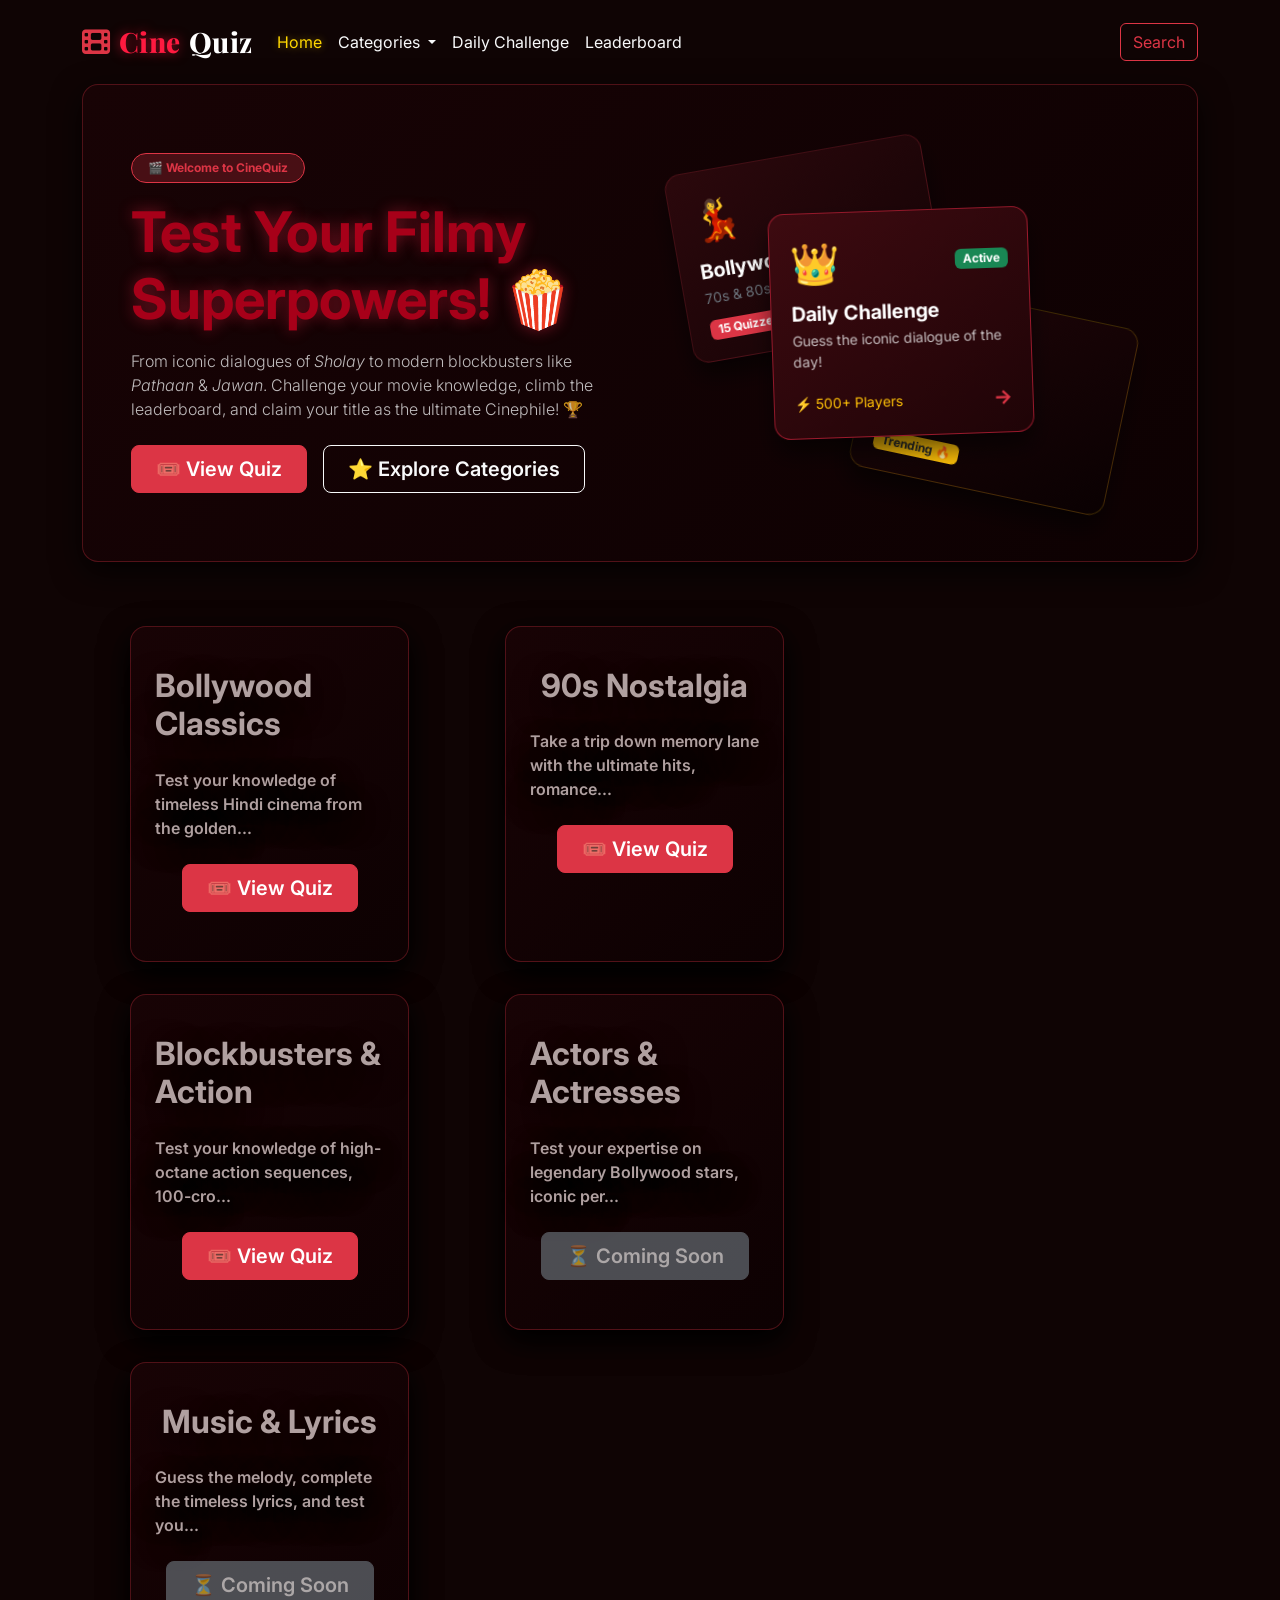
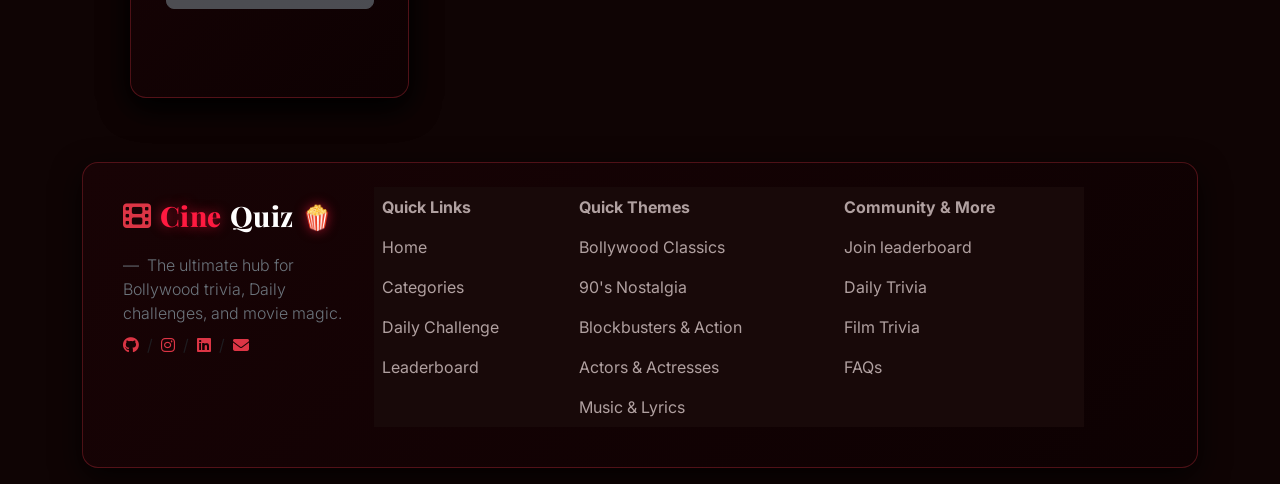
==== commit 23dfabb6: "Add files via upload" ====
--- a/index.html
+++ b/index.html
@@ -83,22 +83,22 @@
                             <h1 class="display-4 fw-bold glow-title mb-3">
                                 Test Your Filmy Superpowers! 🍿
                             </h1>
-                            <p class="lead text-light opacity-75 mb-4">
+                            <p class="lead text-light opacity-75 mb-4 fs-6">
                                 From iconic dialogues of <em>Sholay</em> to modern blockbusters like <em>Pathaan</em> &
                                 <em>Jawan</em>. Challenge your movie knowledge, climb the leaderboard, and claim your
                                 title as the ultimate Cinephile! 🏆
                             </p>
                             <div class="d-flex gap-3">
-                                <a href="#categories" class="btn btn-danger btn-lg px-4 rounded-3 fw-semibold">
+                                <a href="#categories" class="btn btn-danger btn-lg px-lg-4 rounded-3 fw-semibold">
                                     🎟️ View Quiz
                                 </a>
-                                <button class="btn btn-outline-light btn-lg px-4 rounded-3 fw-semibold">
+                                <button class="btn btn-outline-light btn-lg px-lg-4 rounded-3 fw-semibold">
                                     ⭐ Explore Categories
                                 </button>
                             </div>
                         </div>
 
-                        <div class="col-lg-6">
+                        <div class="col-lg-6 d-none d-lg-flex">
                             <div class="cards-stack-wrapper">
 
                                 <div class="stacked-card card-back-left">
@@ -143,7 +143,7 @@
     </main>
     <footer>
         <div class="container">
-            <div class="hero-main-card col-12 rounded-4 p-4 mt-5 d-flex flex-wrap">
+            <div class="hero-main-card col-12 rounded-4 p-4 mt-5 d-flex flex-wrap mb-3">
                 <div class="col-lg-3">
                     <div class="col-12 px-3 py-2">
                         <a class="navbar-brand d-flex align-items-center gap-2" href="#">
@@ -167,7 +167,7 @@
                         </ol>
                     </nav>
                 </div>
-                <div class="col-lg-8 table-responsive">
+                <div class="col-lg-8 table-responsive d-none d-lg-flex">
                     
                         <table class="table table-borderless">
                             <thead>
--- a/css/style.css
+++ b/css/style.css
@@ -152,4 +152,7 @@
 .table>:not(caption)>*>* {
     background-color: var(--bg-card);
     color:var(--text-muted);
-}+}
+.h-LG-336{
+height:336px;   
+}
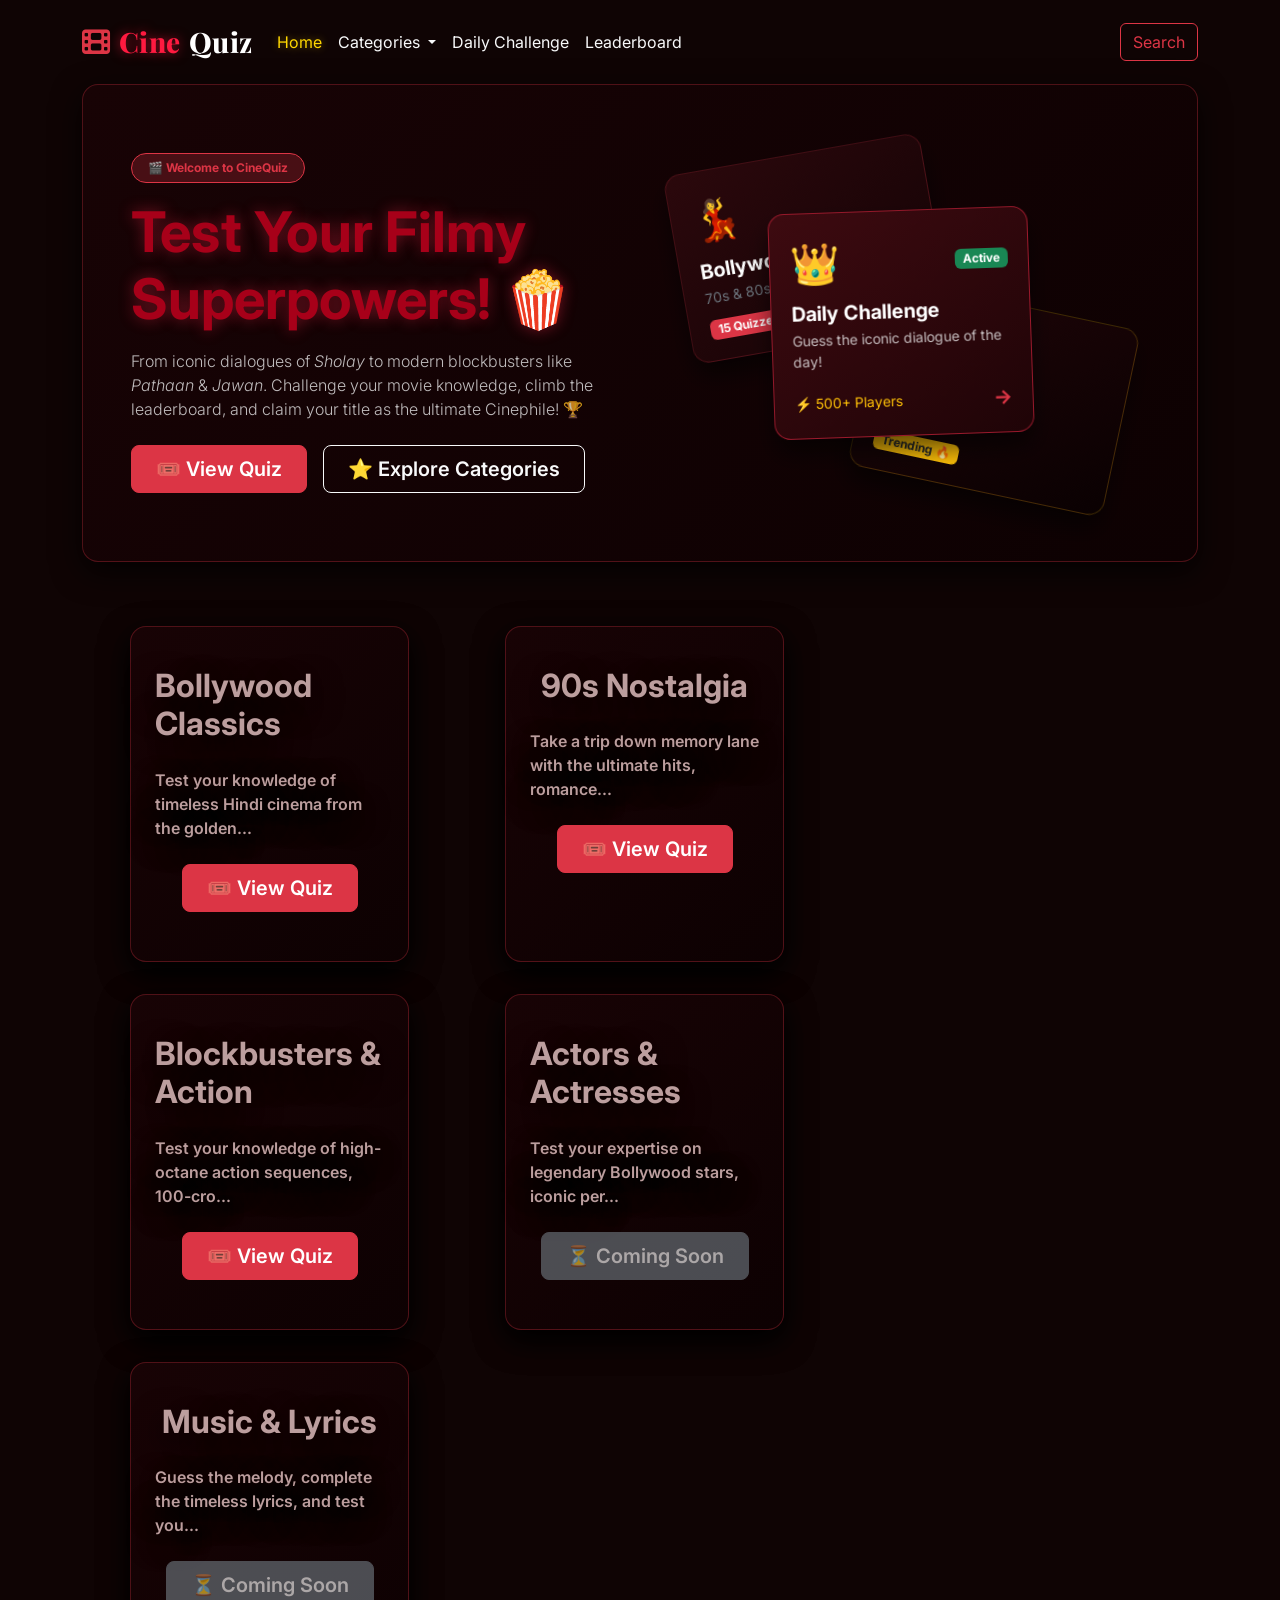
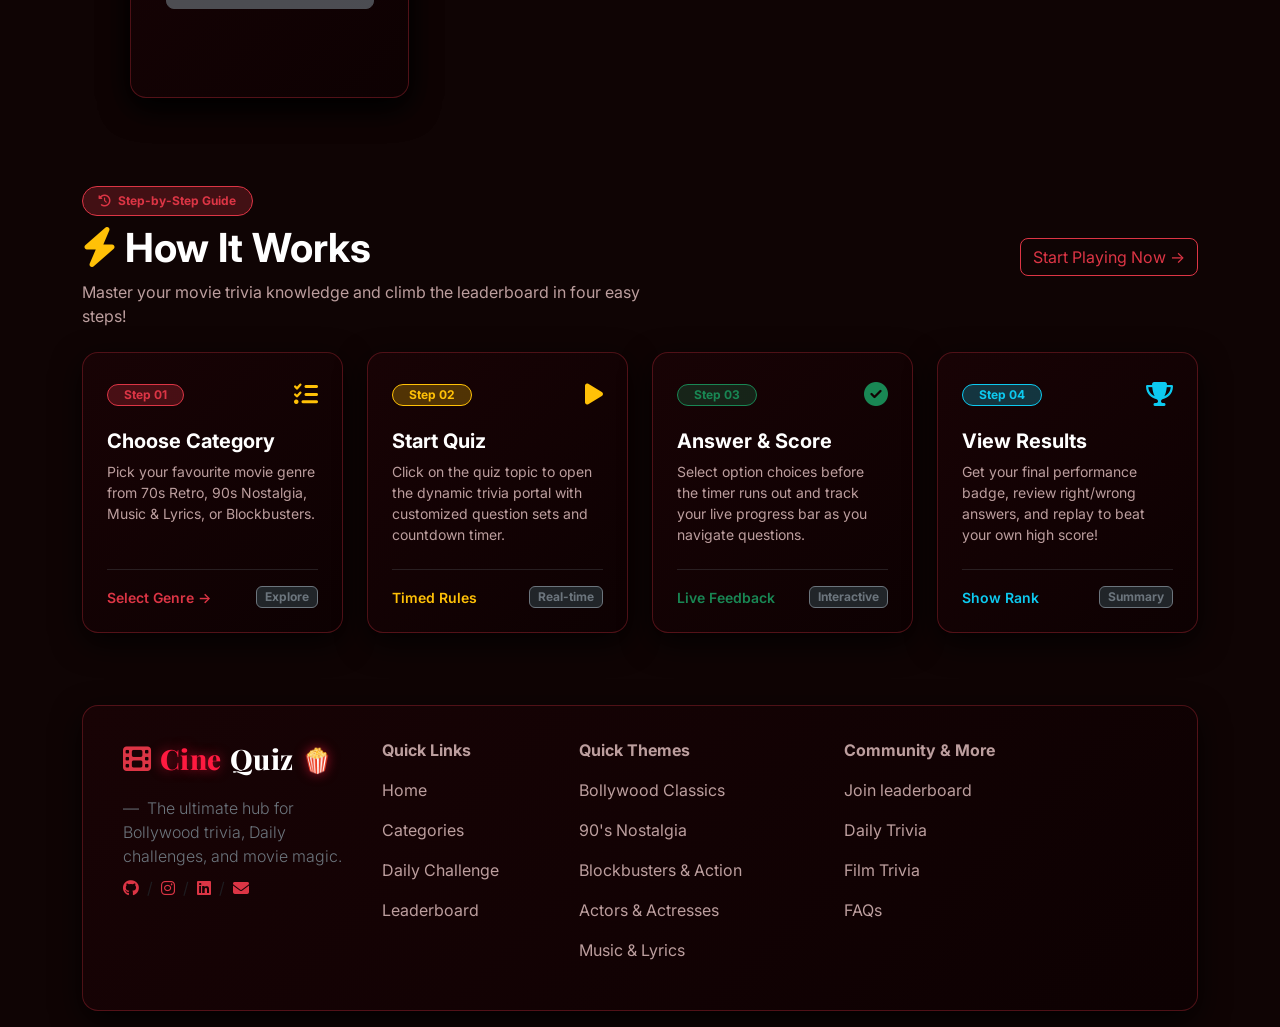
==== commit a3244d40: "Add files via upload" ====
--- a/index.html
+++ b/index.html
@@ -13,6 +13,7 @@
         href="https://fonts.googleapis.com/css2?family=Inter:wght@300;400;500;600;700;800&family=Playfair+Display:ital,wght@0,600;0,800;1,600&display=swap"
         rel="stylesheet">
     <link rel="stylesheet" href="./css/style.css">
+    <link rel="stylesheet" href="./css/media.css">
 </head>
 
 <body>
@@ -140,6 +141,144 @@
             <div class="container mt-5 d-flex flex-wrap" id="category-card">
             </div>
         </section>
+        <!-- How It Works Section -->
+        <section id="how-it-works" class="how-it-works-section my-5 py-4">
+            <div class="container">
+                <div
+                    class="d-flex flex-column flex-md-row justify-content-between align-items-start align-items-md-center mb-4 gap-3">
+                    <div>
+                        <div
+                            class="badge bg-danger bg-opacity-25 text-danger border border-danger px-3 py-2 rounded-pill mb-2 fs-7">
+                            <i class="fa-solid fa-clock-rotate-left me-1"></i> Step-by-Step Guide
+                        </div>
+                        <h2 class="display-6 fw-bold text-white m-0">
+                            <i class="fa-solid fa-bolt me-2 text-warning"></i>How It Works
+                        </h2>
+                        <p class="text-muted1 mt-2 mb-0" style="max-width: 600px;">
+                            Master your movie trivia knowledge and climb the leaderboard in four easy steps!
+                        </p>
+                    </div>
+                    <a href="#categories" class="btn btn-outline-danger rounded-3">
+                        Start Playing Now &rarr;
+                    </a>
+                </div>
+
+                <div class="row g-4">
+
+                    <!-- Step 1 -->
+                    <div class="col-md-6 col-lg-3">
+                        <div
+                            class="hero-main-card h-100 p-4 rounded-4 d-flex flex-column justify-content-between step-card">
+                            <div>
+                                <div class="d-flex justify-content-between align-items-center mb-3">
+                                    <span
+                                        class="badge bg-danger bg-opacity-25 text-danger border border-danger rounded-pill px-3 py-1 fw-bold">Step
+                                        01</span>
+                                    <div class="fs-4 text-warning">
+                                        <i class="fa-solid fa-list-check"></i>
+                                    </div>
+                                </div>
+                                <h4 class="fw-bold text-white mb-2 fs-5">Choose Category</h4>
+                                <p class="small text-muted1 mb-4">
+                                    Pick your favourite movie genre from 70s Retro, 90s Nostalgia, Music & Lyrics, or
+                                    Blockbusters.
+                                </p>
+                            </div>
+                            <div
+                                class="d-flex justify-content-between align-items-center pt-3 border-top border-secondary border-opacity-25">
+                                <a href="#categories" class="text-danger text-decoration-none fw-semibold small">Select
+                                    Genre &rarr;</a>
+                                <span class="badge bg-dark border border-secondary text-secondary small">Explore</span>
+                            </div>
+                        </div>
+                    </div>
+
+                    <!-- Step 2 -->
+                    <div class="col-md-6 col-lg-3">
+                        <div
+                            class="hero-main-card h-100 p-4 rounded-4 d-flex flex-column justify-content-between step-card">
+                            <div>
+                                <div class="d-flex justify-content-between align-items-center mb-3">
+                                    <span
+                                        class="badge bg-warning bg-opacity-25 text-warning border border-warning rounded-pill px-3 py-1 fw-bold">Step
+                                        02</span>
+                                    <div class="fs-4 text-warning">
+                                        <i class="fa-solid fa-play"></i>
+                                    </div>
+                                </div>
+                                <h4 class="fw-bold text-white mb-2 fs-5">Start Quiz</h4>
+                                <p class="small text-muted1 mb-4">
+                                    Click on the quiz topic to open the dynamic trivia portal with customized question
+                                    sets and countdown timer.
+                                </p>
+                            </div>
+                            <div
+                                class="d-flex justify-content-between align-items-center pt-3 border-top border-secondary border-opacity-25">
+                                <span class="text-warning fw-semibold small">Timed Rules</span>
+                                <span
+                                    class="badge bg-dark border border-secondary text-secondary small">Real-time</span>
+                            </div>
+                        </div>
+                    </div>
+
+                    <!-- Step 3 -->
+                    <div class="col-md-6 col-lg-3">
+                        <div
+                            class="hero-main-card h-100 p-4 rounded-4 d-flex flex-column justify-content-between step-card">
+                            <div>
+                                <div class="d-flex justify-content-between align-items-center mb-3">
+                                    <span
+                                        class="badge bg-success bg-opacity-25 text-success border border-success rounded-pill px-3 py-1 fw-bold">Step
+                                        03</span>
+                                    <div class="fs-4 text-success">
+                                        <i class="fa-solid fa-circle-check"></i>
+                                    </div>
+                                </div>
+                                <h4 class="fw-bold text-white mb-2 fs-5">Answer & Score</h4>
+                                <p class="small text-muted1 mb-4">
+                                    Select option choices before the timer runs out and track your live progress bar as
+                                    you navigate questions.
+                                </p>
+                            </div>
+                            <div
+                                class="d-flex justify-content-between align-items-center pt-3 border-top border-secondary border-opacity-25">
+                                <span class="text-success fw-semibold small">Live Feedback</span>
+                                <span
+                                    class="badge bg-dark border border-secondary text-secondary small">Interactive</span>
+                            </div>
+                        </div>
+                    </div>
+
+                    <!-- Step 4 -->
+                    <div class="col-md-6 col-lg-3">
+                        <div
+                            class="hero-main-card h-100 p-4 rounded-4 d-flex flex-column justify-content-between step-card">
+                            <div>
+                                <div class="d-flex justify-content-between align-items-center mb-3">
+                                    <span
+                                        class="badge bg-info bg-opacity-25 text-info border border-info rounded-pill px-3 py-1 fw-bold">Step
+                                        04</span>
+                                    <div class="fs-4 text-info">
+                                        <i class="fa-solid fa-trophy"></i>
+                                    </div>
+                                </div>
+                                <h4 class="fw-bold text-white mb-2 fs-5">View Results</h4>
+                                <p class="small text-muted1 mb-4">
+                                    Get your final performance badge, review right/wrong answers, and replay to beat
+                                    your own high score!
+                                </p>
+                            </div>
+                            <div
+                                class="d-flex justify-content-between align-items-center pt-3 border-top border-secondary border-opacity-25">
+                                <span class="text-info fw-semibold small">Show Rank</span>
+                                <span class="badge bg-dark border border-secondary text-secondary small">Summary</span>
+                            </div>
+                        </div>
+                    </div>
+
+                </div>
+            </div>
+        </section>
     </main>
     <footer>
         <div class="container">
@@ -168,44 +307,44 @@
                     </nav>
                 </div>
                 <div class="col-lg-8 table-responsive d-none d-lg-flex">
-                    
-                        <table class="table table-borderless">
-                            <thead>
-                                <tr>
-                                    <th>Quick Links</th>
-                                    <th>Quick Themes</th>
-                                    <th>Community & More</th>
-                                </tr>
-                            </thead>
-                            <tbody>
-                                <tr>
-                                    <td>Home</td>
-                                    <td>Bollywood Classics</td>
-                                    <td>Join leaderboard</td>
-                                </tr>
-                                <tr>
-                                    <td>Categories</td>
-                                    <td>90's Nostalgia</td>
-                                    <td>Daily Trivia</td>
-                                </tr>
-                                <tr>
-                                    <td>Daily Challenge</td>
-                                    <td>Blockbusters & Action</td>
-                                    <td>Film Trivia</td>
-                                </tr>
-                                <tr>
-                                    <td>Leaderboard</td>
-                                    <td>Actors & Actresses</td>
-                                    <td>FAQs</td>
-                                </tr>
-                                <tr>
-                                    <td></td>
-                                    <td>Music & Lyrics</td>
-                                    <td></td>
-                                </tr>
-                            </tbody>
-                        </table>
-                    
+
+                    <table class="table table-borderless">
+                        <thead>
+                            <tr>
+                                <th>Quick Links</th>
+                                <th>Quick Themes</th>
+                                <th>Community & More</th>
+                            </tr>
+                        </thead>
+                        <tbody>
+                            <tr>
+                                <td>Home</td>
+                                <td>Bollywood Classics</td>
+                                <td>Join leaderboard</td>
+                            </tr>
+                            <tr>
+                                <td>Categories</td>
+                                <td>90's Nostalgia</td>
+                                <td>Daily Trivia</td>
+                            </tr>
+                            <tr>
+                                <td>Daily Challenge</td>
+                                <td>Blockbusters & Action</td>
+                                <td>Film Trivia</td>
+                            </tr>
+                            <tr>
+                                <td>Leaderboard</td>
+                                <td>Actors & Actresses</td>
+                                <td>FAQs</td>
+                            </tr>
+                            <tr>
+                                <td></td>
+                                <td>Music & Lyrics</td>
+                                <td></td>
+                            </tr>
+                        </tbody>
+                    </table>
+
                 </div>
             </div>
         </div>
--- a/css/style.css
+++ b/css/style.css
@@ -7,7 +7,7 @@
     --gold-accent: #ffd700;
     --gold-subtle: #d4af37;
     --text-main: #f8f9fa;
-    --text-muted: #b0a0a0;
+    --text-muted: #bc9e9e;
     --border-glow: rgba(255, 26, 64, 0.25);
     --font-heading: 'Playfair Display', serif;
     --font-body: 'Inter', sans-serif;
@@ -20,7 +20,14 @@
     overflow-x: hidden;
     scroll-behavior: smooth;
 }
-.text-muted{color:var(--text-muted);}
+
+.text-muted1 {
+    color: var(--text-muted);
+}
+.text-muted {
+    --bs-text-opacity: 1;
+    /* color: var(--bs-secondary-color) !important; */
+}
 .navbar-brand {
     font-family: var(--font-heading);
     font-weight: 800;
@@ -149,10 +156,64 @@
 .progress-bar {
     background-color: #E53945;
 }
+
 .table>:not(caption)>*>* {
-    background-color: var(--bg-card);
-    color:var(--text-muted);
-}
-.h-LG-336{
-height:336px;   
-}
+    background-color:#18090900;
+    color: var(--text-muted);
+}
+
+.score-circle { 
+    position: relative;
+    width: 130px;
+    height: 130px;
+    border-radius: 50%;
+    background: conic-gradient(#b11018c2 0% 80%, #622323 80% 100%);
+    display: flex;
+    align-items: center;
+    justify-content: center;
+    box-shadow: 0 0 20px rgba(229, 9, 20, 0.35);
+}
+.score-inner {
+    width: 106px;
+    height: 106px;
+    background-color: #140505;
+    border-radius: 50%;
+    display: flex;
+    flex-direction: column;
+    align-items: center;
+    justify-content: center;
+}
+.score-number {
+    font-size: 1.5rem;
+    font-weight: 700;
+    color: #ffffff;
+    line-height: 1;
+}
+.score-percent {
+    font-size: 0.8rem;
+    font-weight: 600;
+    color: #ff334b;
+    margin-top: 4px;
+}
+.ansWrong{
+  background-color: #f1060660;  
+}
+.ansRight{
+    background-color: rgba(14, 218, 14, 0.459);
+}
+.total{
+    background-color: rgba(252, 252, 68, 0.466);
+}
+.step-card {
+    transition: transform 0.4s ease, border-color 0.4s ease, box-shadow 0.4s ease;
+}
+
+.step-card:hover {
+    transform: translateY(-8px);
+    border-color: var(--crimson-glow) !important;
+    box-shadow: 0 15px 30px rgba(220, 53, 69, 0.3);
+}
+
+.fs-7 {
+    font-size: 0.75rem;
+}
--- a/css/media.css
+++ b/css/media.css
@@ -0,0 +1,15 @@
+
+@media (min-width: 576px) {
+   .font-sm-1{font-size:0.5rem;}
+}
+@media (min-width: 768px) {
+    
+}
+@media (min-width: 992px) {
+
+}
+@media (min-width: 1200px) {
+}
+@media (min-width: 1400px) {
+   
+}
